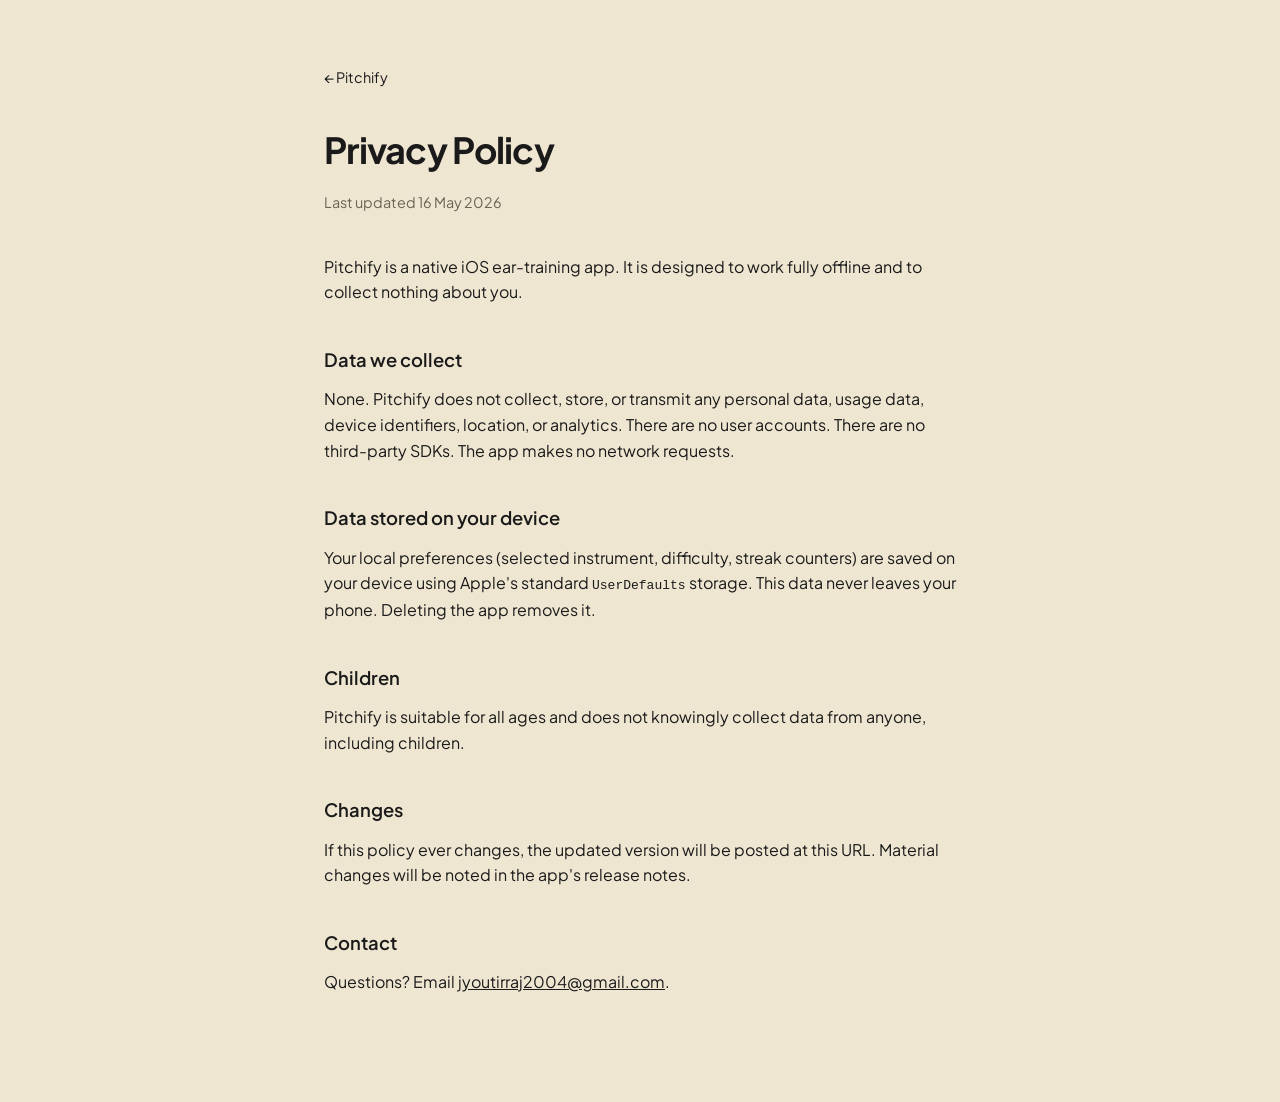
==== privacy.html @ f0521d38 "Initial: landing, privacy, support pages Static HTML site for Pitchify — App Store compliance pages " ====
<!DOCTYPE html>
<html lang="en">
<head>
    <meta charset="UTF-8" />
    <meta name="viewport" content="width=device-width, initial-scale=1.0" />
    <title>Privacy Policy — Pitchify</title>
    <link rel="icon" type="image/svg+xml" href="icon.svg">
    <link rel="icon" type="image/png" sizes="32x32" href="favicon-32.png">
    <link rel="icon" type="image/png" sizes="16x16" href="favicon-16.png">
    <link rel="apple-touch-icon" sizes="180x180" href="apple-touch-icon.png">
    <meta name="theme-color" content="#EFE6D2">
    <link rel="preconnect" href="https://fonts.googleapis.com">
    <link rel="preconnect" href="https://fonts.gstatic.com" crossorigin>
    <link href="https://fonts.googleapis.com/css2?family=Plus+Jakarta+Sans:wght@400;500;600;700&display=swap" rel="stylesheet">
    <link rel="stylesheet" href="styles.css">
</head>
<body>
    <main class="page">
        <a class="back" href="index.html">&larr; Pitchify</a>
        <h1>Privacy Policy</h1>
        <p class="meta">Last updated 16 May 2026</p>

        <p>Pitchify is a native iOS ear-training app. It is designed to work fully offline and to collect nothing about you.</p>

        <h2>Data we collect</h2>
        <p>None. Pitchify does not collect, store, or transmit any personal data, usage data, device identifiers, location, or analytics. There are no user accounts. There are no third-party SDKs. The app makes no network requests.</p>

        <h2>Data stored on your device</h2>
        <p>Your local preferences (selected instrument, difficulty, streak counters) are saved on your device using Apple's standard <code>UserDefaults</code> storage. This data never leaves your phone. Deleting the app removes it.</p>

        <h2>Children</h2>
        <p>Pitchify is suitable for all ages and does not knowingly collect data from anyone, including children.</p>

        <h2>Changes</h2>
        <p>If this policy ever changes, the updated version will be posted at this URL. Material changes will be noted in the app's release notes.</p>

        <h2>Contact</h2>
        <p>Questions? Email <a href="mailto:jyoutirraj2004@gmail.com">jyoutirraj2004@gmail.com</a>.</p>
    </main>
</body>
</html>
---- styles.css ----
:root {
    --bg: #EFE6D2;
    --ink: #1a1a1a;
    --muted: #6b6354;
    --line: rgba(26, 26, 26, 0.12);
    --accent: #1a1a1a;
}

* { box-sizing: border-box; }

html, body {
    margin: 0;
    padding: 0;
    background: var(--bg);
    color: var(--ink);
    font-family: "Plus Jakarta Sans", -apple-system, BlinkMacSystemFont, system-ui, sans-serif;
    line-height: 1.6;
    -webkit-font-smoothing: antialiased;
    -moz-osx-font-smoothing: grayscale;
}

main {
    max-width: 680px;
    margin: 0 auto;
    padding: 4rem 1.5rem 6rem;
}

.hero { text-align: center; }

.icon {
    border-radius: 24px;
    box-shadow: 0 12px 36px rgba(0, 0, 0, 0.12);
    margin-bottom: 1.5rem;
}

h1 {
    font-size: 3rem;
    font-weight: 700;
    letter-spacing: -0.02em;
    margin: 0 0 0.25rem;
}

.tagline {
    font-size: 1.25rem;
    color: var(--muted);
    margin: 0 0 2rem;
}

.lede {
    font-size: 1.05rem;
    max-width: 520px;
    margin: 0 auto 3rem;
    color: var(--ink);
}

.features {
    display: grid;
    grid-template-columns: 1fr;
    gap: 1.5rem;
    text-align: left;
    margin: 0 0 3rem;
}

@media (min-width: 640px) {
    .features { grid-template-columns: repeat(3, 1fr); }
}

.feature {
    padding: 1.5rem;
    border: 1px solid var(--line);
    border-radius: 16px;
    background: rgba(255, 255, 255, 0.4);
}

.feature h3 {
    font-size: 1rem;
    font-weight: 600;
    margin: 0 0 0.5rem;
}

.feature p {
    font-size: 0.95rem;
    color: var(--muted);
    margin: 0;
}

.cta { margin: 3rem 0 4rem; }

.appstore {
    display: inline-block;
    background: var(--ink);
    color: var(--bg);
    padding: 0.85rem 1.75rem;
    border-radius: 999px;
    font-weight: 600;
    text-decoration: none;
    font-size: 1rem;
    transition: transform 0.15s ease;
}

.appstore:hover { transform: translateY(-1px); }

footer {
    border-top: 1px solid var(--line);
    padding-top: 2rem;
    font-size: 0.9rem;
    color: var(--muted);
}

footer a {
    color: var(--muted);
    text-decoration: none;
    border-bottom: 1px solid transparent;
}

footer a:hover {
    color: var(--ink);
    border-bottom-color: var(--ink);
}

.dot { margin: 0 0.5rem; opacity: 0.5; }

/* Inner page (privacy, support) */
.page h1 {
    font-size: 2.25rem;
    text-align: left;
    margin-bottom: 0.25rem;
}

.page .meta {
    color: var(--muted);
    font-size: 0.9rem;
    margin-bottom: 2.5rem;
    text-align: left;
}

.page h2 {
    font-size: 1.15rem;
    font-weight: 600;
    margin: 2.5rem 0 0.5rem;
}

.page p { margin: 0.75rem 0; }

.page a { color: var(--ink); }

.back {
    display: inline-block;
    margin-bottom: 2rem;
    color: var(--muted);
    text-decoration: none;
    font-size: 0.9rem;
}

.back:hover { color: var(--ink); }
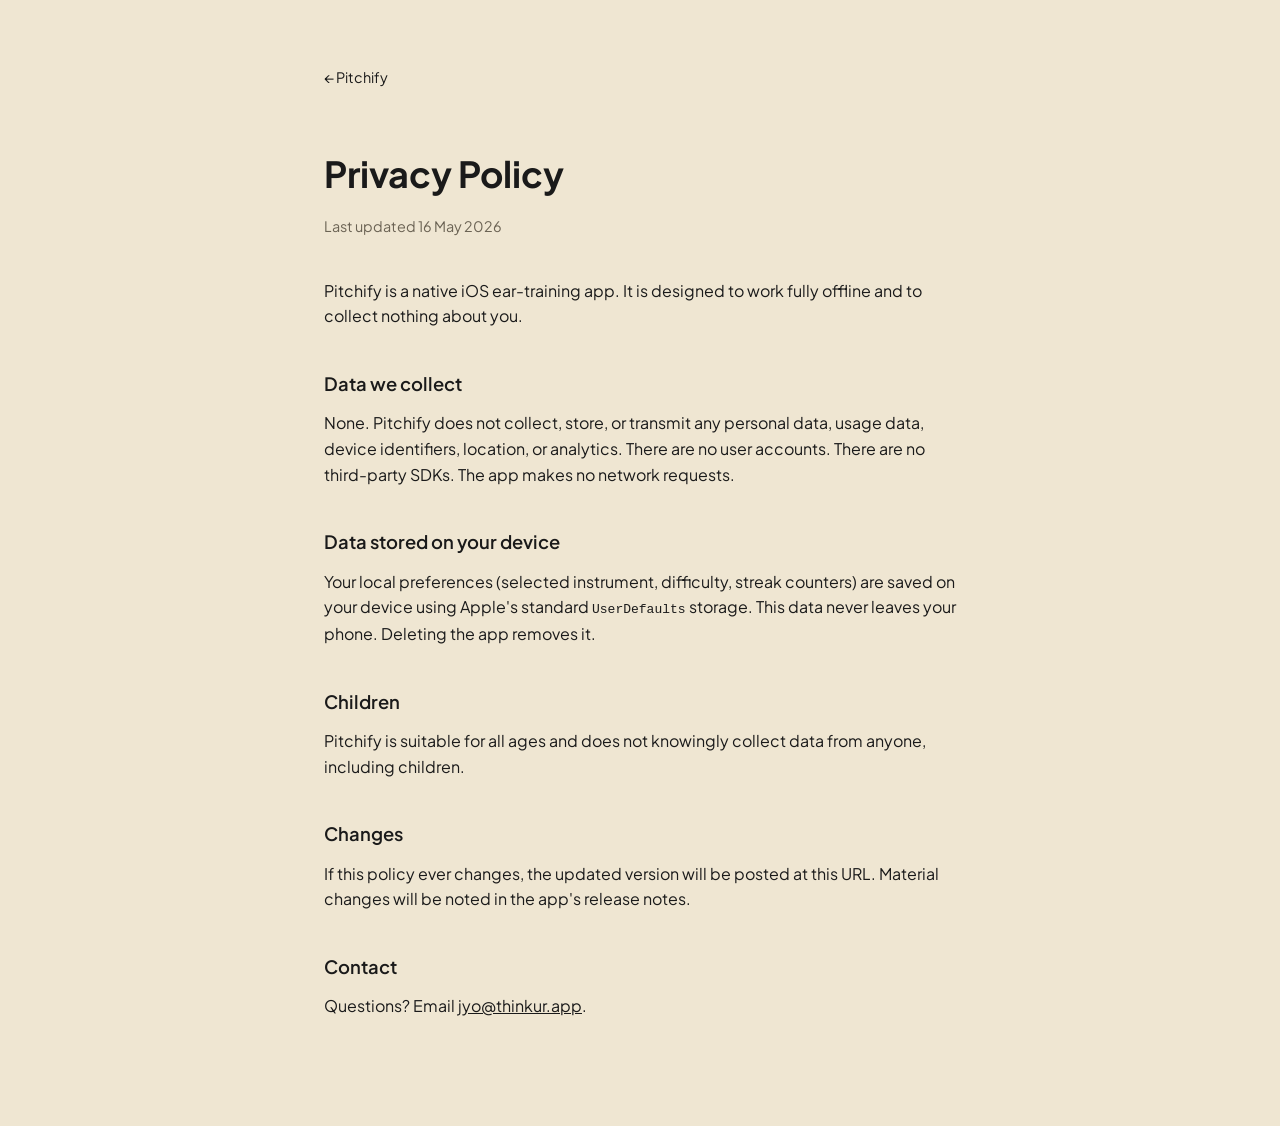
==== commit b99fb11d: "Update contact email to jyo@thinkur.app Co-Authored-By: Claude Opus 4.7 (1M context) <noreply@anthro" ====
--- a/privacy.html
+++ b/privacy.html
@@ -35,7 +35,7 @@
         <p>If this policy ever changes, the updated version will be posted at this URL. Material changes will be noted in the app's release notes.</p>
 
         <h2>Contact</h2>
-        <p>Questions? Email <a href="mailto:jyoutirraj2004@gmail.com">jyoutirraj2004@gmail.com</a>.</p>
+        <p>Questions? Email <a href="mailto:jyo@thinkur.app">jyo@thinkur.app</a>.</p>
     </main>
 </body>
 </html>
--- a/styles.css
+++ b/styles.css
@@ -3,7 +3,6 @@
     --ink: #1a1a1a;
     --muted: #6b6354;
     --line: rgba(26, 26, 26, 0.12);
-    --accent: #1a1a1a;
 }
 
 * { box-sizing: border-box; }
@@ -19,111 +18,67 @@
     -moz-osx-font-smoothing: grayscale;
 }
 
-main {
+/* --- Home --- */
+
+body.home {
+    min-height: 100vh;
+    min-height: 100dvh;
+    display: flex;
+    align-items: center;
+    justify-content: center;
+    padding: 2rem 1.5rem;
+}
+
+body.home main {
+    text-align: center;
+    max-width: 720px;
+    width: 100%;
+}
+
+.icon {
+    border-radius: 28px;
+    box-shadow: 0 16px 48px rgba(0, 0, 0, 0.14);
+    margin-bottom: 2.5rem;
+}
+
+.tagline {
+    font-size: clamp(1.75rem, 5vw, 2.75rem);
+    font-weight: 600;
+    letter-spacing: -0.02em;
+    line-height: 1.2;
+    margin: 0 0 3.5rem;
+    color: var(--ink);
+}
+
+.appstore {
+    display: inline-block;
+    background: var(--ink);
+    color: var(--bg);
+    padding: 1.4rem 3rem;
+    border-radius: 999px;
+    font-weight: 600;
+    text-decoration: none;
+    font-size: clamp(1.05rem, 2.5vw, 1.35rem);
+    letter-spacing: 0.01em;
+    transition: transform 0.15s ease, box-shadow 0.15s ease;
+    box-shadow: 0 8px 28px rgba(0, 0, 0, 0.16);
+}
+
+.appstore:hover {
+    transform: translateY(-2px);
+    box-shadow: 0 12px 36px rgba(0, 0, 0, 0.22);
+}
+
+/* --- Inner pages (privacy, support) --- */
+
+main.page {
     max-width: 680px;
     margin: 0 auto;
     padding: 4rem 1.5rem 6rem;
 }
 
-.hero { text-align: center; }
-
-.icon {
-    border-radius: 24px;
-    box-shadow: 0 12px 36px rgba(0, 0, 0, 0.12);
-    margin-bottom: 1.5rem;
-}
-
-h1 {
-    font-size: 3rem;
-    font-weight: 700;
-    letter-spacing: -0.02em;
-    margin: 0 0 0.25rem;
-}
-
-.tagline {
-    font-size: 1.25rem;
-    color: var(--muted);
-    margin: 0 0 2rem;
-}
-
-.lede {
-    font-size: 1.05rem;
-    max-width: 520px;
-    margin: 0 auto 3rem;
-    color: var(--ink);
-}
-
-.features {
-    display: grid;
-    grid-template-columns: 1fr;
-    gap: 1.5rem;
-    text-align: left;
-    margin: 0 0 3rem;
-}
-
-@media (min-width: 640px) {
-    .features { grid-template-columns: repeat(3, 1fr); }
-}
-
-.feature {
-    padding: 1.5rem;
-    border: 1px solid var(--line);
-    border-radius: 16px;
-    background: rgba(255, 255, 255, 0.4);
-}
-
-.feature h3 {
-    font-size: 1rem;
-    font-weight: 600;
-    margin: 0 0 0.5rem;
-}
-
-.feature p {
-    font-size: 0.95rem;
-    color: var(--muted);
-    margin: 0;
-}
-
-.cta { margin: 3rem 0 4rem; }
-
-.appstore {
-    display: inline-block;
-    background: var(--ink);
-    color: var(--bg);
-    padding: 0.85rem 1.75rem;
-    border-radius: 999px;
-    font-weight: 600;
-    text-decoration: none;
-    font-size: 1rem;
-    transition: transform 0.15s ease;
-}
-
-.appstore:hover { transform: translateY(-1px); }
-
-footer {
-    border-top: 1px solid var(--line);
-    padding-top: 2rem;
-    font-size: 0.9rem;
-    color: var(--muted);
-}
-
-footer a {
-    color: var(--muted);
-    text-decoration: none;
-    border-bottom: 1px solid transparent;
-}
-
-footer a:hover {
-    color: var(--ink);
-    border-bottom-color: var(--ink);
-}
-
-.dot { margin: 0 0.5rem; opacity: 0.5; }
-
-/* Inner page (privacy, support) */
 .page h1 {
     font-size: 2.25rem;
-    text-align: left;
     margin-bottom: 0.25rem;
 }
 
@@ -131,7 +86,6 @@
     color: var(--muted);
     font-size: 0.9rem;
     margin-bottom: 2.5rem;
-    text-align: left;
 }
 
 .page h2 {
@@ -141,7 +95,6 @@
 }
 
 .page p { margin: 0.75rem 0; }
-
 .page a { color: var(--ink); }
 
 .back {
